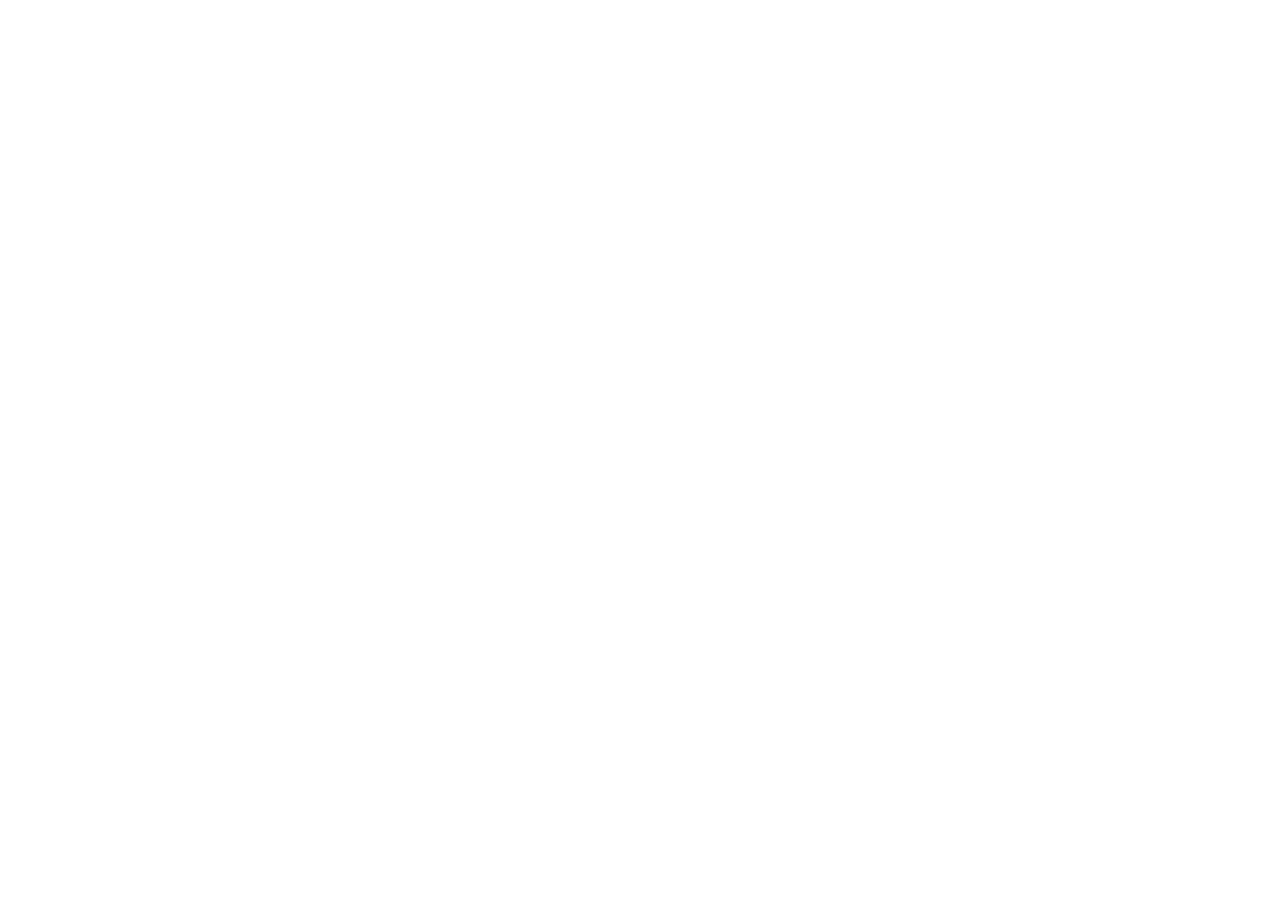
==== hw-2.3/index.html @ bdb004ff "Обновление из VS Code" ====
<!DOCTYPE html>
<html lang="en">
<head>
    <meta charset="UTF-8">
    <meta name="viewport" content="width=device-width, initial-scale=1.0">
    <script src="hw-3.js"></script>
    <title>2.3 Условное ветвление</title>
</head>
<body>
    
</body>
</html>
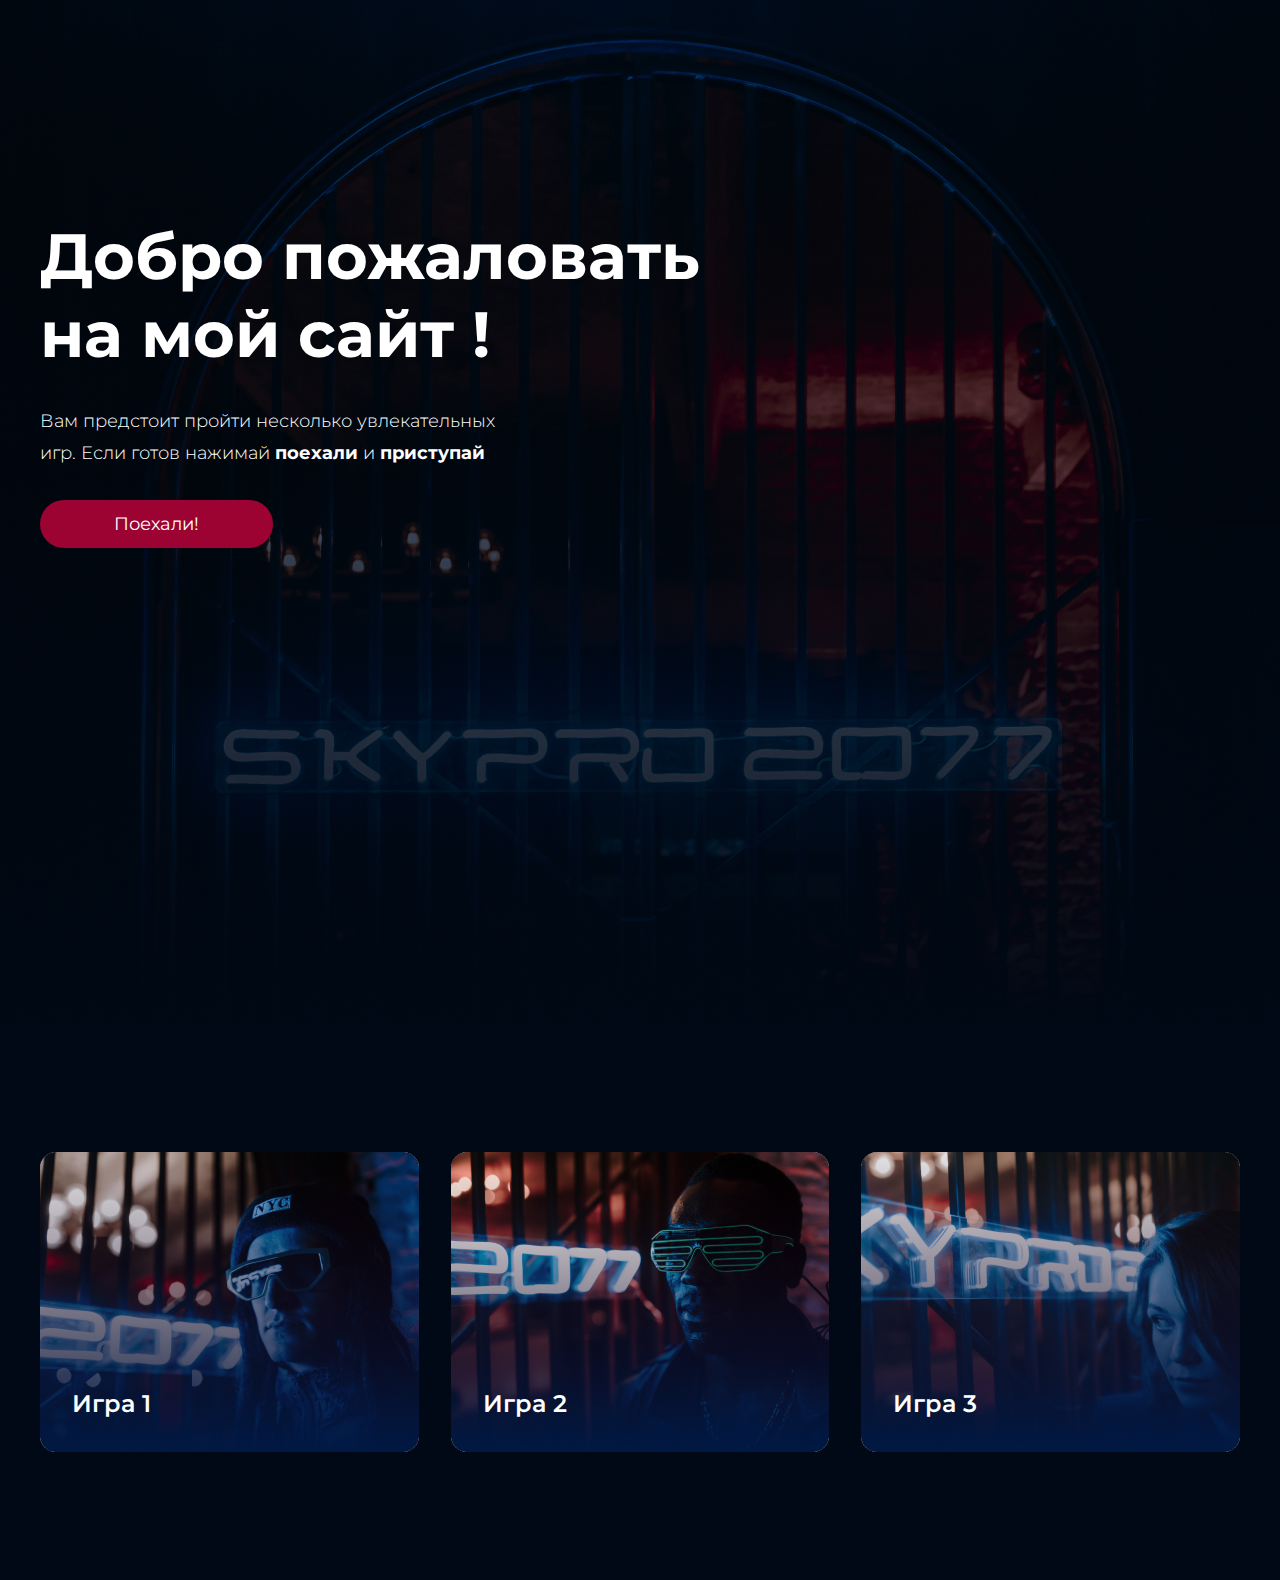
==== commit 998d54c6: "Добавлено 6 задание." ====
--- a/hw-2.3/index.html
+++ b/hw-2.3/index.html
@@ -1,12 +1,75 @@
 <!DOCTYPE html>
 <html lang="en">
+
 <head>
     <meta charset="UTF-8">
     <meta name="viewport" content="width=device-width, initial-scale=1.0">
-    <script src="hw-3.js"></script>
-    <title>2.3 Условное ветвление</title>
+    <link rel="stylesheet" href="style.css">
+    <link rel="preconnect" href="https://fonts.googleapis.com">
+    <link rel="preconnect" href="https://fonts.gstatic.com" crossorigin>
+    <link
+        href="https://fonts.googleapis.com/css2?family=Lato:wght@400;700&family=Montserrat:wght@300;400;600;700&family=Roboto:wght@300;400;500;700&display=swap"
+        rel="stylesheet">
+    <title>Базовый JS</title>
 </head>
+
 <body>
-    
+    <div class="top">
+
+        <header class="header center">
+            <div class="header__box">
+                <div class="header__content">
+                    <p class="header__uptext">Добро пожаловать</p>
+                    <p class="header__uptext">на мой сайт !</p>
+                    <p class="header__midtext">Вам предстоит пройти несколько увлекательных
+                        игр. Если готов нажимай
+                        <span class="header__midtext-bold">поехали</span> и <span
+                            class="header__midtext-bold">приступай</span>
+                    </p>
+                </div>
+                <div class="header__button-mob">
+                    <a href="#" class="header__button header__button-text cursor">
+                        Поехали!
+                    </a>
+                </div>
+            </div>
+        </header>
+
+        <div class="center">
+            <div class="sectionup__content">
+                <a href="#" class="sectionup__img-left">
+                    <p class="sectionup__img-text">Игра 1</p>
+                </a>
+                <a href="#" class="sectionup__img-center">
+                    <p class="sectionup__img-text">Игра 2</p>
+                </a>
+                <a href="#" class="sectionup__img-right">
+                    <p class="sectionup__img-text">Игра 3</p>
+                </a>
+            </div>
+        </div>
+        <!--         <div class="center">
+            <div class="sectioncenter">
+                <div class="sectioncenter__left">
+                    <p class="sectioncenter__uptext">Времена года</p>
+                    <p class="sectioncenter__uptext">на мой сайт !</p>
+                    <p class="sectioncenter__midtext">Вам предстоит пройти несколько увлекательных
+                        игр. Если готов нажимай
+                        <span class="sectioncenter__midtext-bold">поехали</span> и <span
+                            class="sectioncenter__midtext-bold">приступай</span>
+                    </p>
+                    <a href="#" class="sectioncenter__button sectioncenter__button-text">
+                        Поехали!
+                    </a>
+                </div>
+
+                </div>
+                <div class="sectioncenter__right">
+
+                </div>
+            </div> -->
+    </div>
+    </div>
 </body>
+
 </html>--- a/hw-2.3/style.css
+++ b/hw-2.3/style.css
@@ -0,0 +1,242 @@
+* {
+  margin: 0;
+  padding: 0;
+}
+
+body {
+  font-family: "Montserrat", sans-serif;
+  background: #000915;
+}
+
+.center {
+  padding-left: calc(50% - 600px);
+  padding-right: calc(50% - 600px);
+}
+
+.header {
+  height: 1024px;
+  background: linear-gradient(180deg, rgba(0, 0, 0, 0) -7.35%, #000915 100%), url(<path-to-image>), lightgray 50%/cover no-repeat;
+  background-image: url(img/header_background.jpg);
+  /* background-repeat: no-repeat; */
+  background-position: center;
+  background-size: cover;
+}
+.header__box {
+  padding-top: 217px;
+}
+.header__uptext {
+  font-size: 64px;
+  font-style: normal;
+  font-weight: 700;
+  line-height: normal;
+  color: #fff;
+  max-width: 789px;
+}
+.header__midtext {
+  max-width: 481px;
+  font-size: 18px;
+  font-style: normal;
+  font-weight: 300;
+  line-height: 32px;
+  color: #fff;
+  margin-top: 32px;
+  margin-bottom: 44px;
+}
+.header__midtext-bold {
+  color: #fff;
+  font-size: 18px;
+  font-style: normal;
+  font-weight: 700;
+  line-height: 32px;
+}
+.header__button {
+  border-radius: 30px;
+  background: #9C0332;
+  text-decoration: none;
+  padding-bottom: 493px;
+  cursor: url("img/clarity_cursor-hand-line.svg"), auto;
+}
+.header__button-text {
+  padding-top: 13px;
+  padding-bottom: 13px;
+  padding-left: 74px;
+  padding-right: 74px;
+  color: #fff;
+  font-size: 18px;
+  font-style: normal;
+  font-weight: 400;
+  line-height: normal;
+}
+.header__button:hover {
+  background: #EB443F;
+}
+
+.sectionup__content {
+  display: flex;
+  -moz-column-gap: 32px;
+       column-gap: 32px;
+  margin-top: 128px;
+  margin-bottom: 128px;
+  row-gap: 32px;
+}
+.sectionup__img {
+  border-radius: 16px;
+  background: linear-gradient(180deg, rgba(39, 1, 15, 0) 0%, #001944 100%), url(<path-to-image>), lightgray 50%;
+  background-repeat: no-repeat;
+}
+.sectionup__img-left {
+  background-image: url(img/photo_left.jpg);
+  border-radius: 16px;
+  width: 379px;
+  height: 300px;
+  text-decoration: none;
+  transition: 100ms;
+}
+.sectionup__img-left:hover {
+  border: 3px solid #44D2FF;
+  transform: scale(1.01);
+}
+.sectionup__img-center {
+  background-image: url(img/photo_center.jpg);
+  border-radius: 16px;
+  width: 379px;
+  height: 300px;
+  text-decoration: none;
+  transition: 100ms;
+}
+.sectionup__img-center:hover {
+  border: 3px solid #44D2FF;
+  transform: scale(1.01);
+}
+.sectionup__img-right {
+  background-image: url(img/photo_right.jpg);
+  border-radius: 16px;
+  width: 379px;
+  height: 300px;
+  text-decoration: none;
+  transition: 100ms;
+}
+.sectionup__img-right:hover {
+  border: 3px solid #44D2FF;
+  transform: scale(1.01);
+}
+.sectionup__img-text {
+  font-size: 24px;
+  font-style: normal;
+  font-weight: 600;
+  line-height: 32pX;
+  color: #fff;
+  padding-left: 32px;
+  padding-bottom: 32px;
+  padding-top: 236px;
+}
+
+/* 
+.sectioncenter {
+    &__uptext {
+        font-size: 48px;
+        font-style: normal;
+        font-weight: 700;
+        line-height: normal;
+        color: $font-color-white;
+        max-width: 789px;
+    }
+
+    &__midtext {
+        max-width: 481px;
+        font-size: 18px;
+        font-style: normal;
+        font-weight: 300;
+        line-height: 32px;
+
+        color: $font-color-white;
+        margin-top: 32px;
+        margin-bottom: 44px;
+
+        &-bold {
+            color: $font-color-white;
+            font-size: 18px;
+            font-style: normal;
+            font-weight: 700;
+            line-height: 32px;
+        }
+    }
+
+    &__button {
+        border-radius: 30px;
+        background: #9C0332;
+        text-decoration: none;
+
+        &-text {
+            padding-top: 13px;
+            padding-bottom: 13px;
+            padding-left: 74px;
+            padding-right: 74px;
+            color: $font-color-white;
+            font-size: 18px;
+            font-style: normal;
+            font-weight: 400;
+            line-height: normal;
+
+        }
+    }
+} */
+@media (max-width: 1024px) {
+  .center {
+    padding-left: calc(50% - 393px);
+    padding-right: calc(50% - 393px);
+  }
+  .sectionup__content {
+    display: flex;
+    row-gap: 32px;
+    flex-direction: row;
+    flex-wrap: wrap;
+  }
+  /*     .top {
+          padding-left: 60px;
+          padding-right: 60px;
+      } */
+}
+@media (max-width: 767px) {
+  .center {
+    padding-left: 16px;
+    padding-right: 16px;
+  }
+  .header {
+    align-items: center;
+  }
+  .header__content {
+    word-break: break-all;
+    text-align: center;
+  }
+  .header__uptext {
+    font-size: 32px;
+    font-style: normal;
+    font-weight: 700;
+    line-height: normal;
+  }
+  .header__midtext {
+    font-size: 14px;
+    font-style: normal;
+    font-weight: 300;
+    line-height: 22px;
+    /* 157.143% */
+  }
+  .header__midtext-bold {
+    font-size: 14px;
+    font-style: normal;
+    font-weight: 700;
+    line-height: 22px;
+  }
+  .header__button-mob {
+    display: flex;
+    justify-content: center;
+  }
+  .sectionup {
+    display: flex;
+  }
+  .sectionup__content {
+    display: flex;
+    justify-content: center;
+  }
+}/*# sourceMappingURL=style.css.map */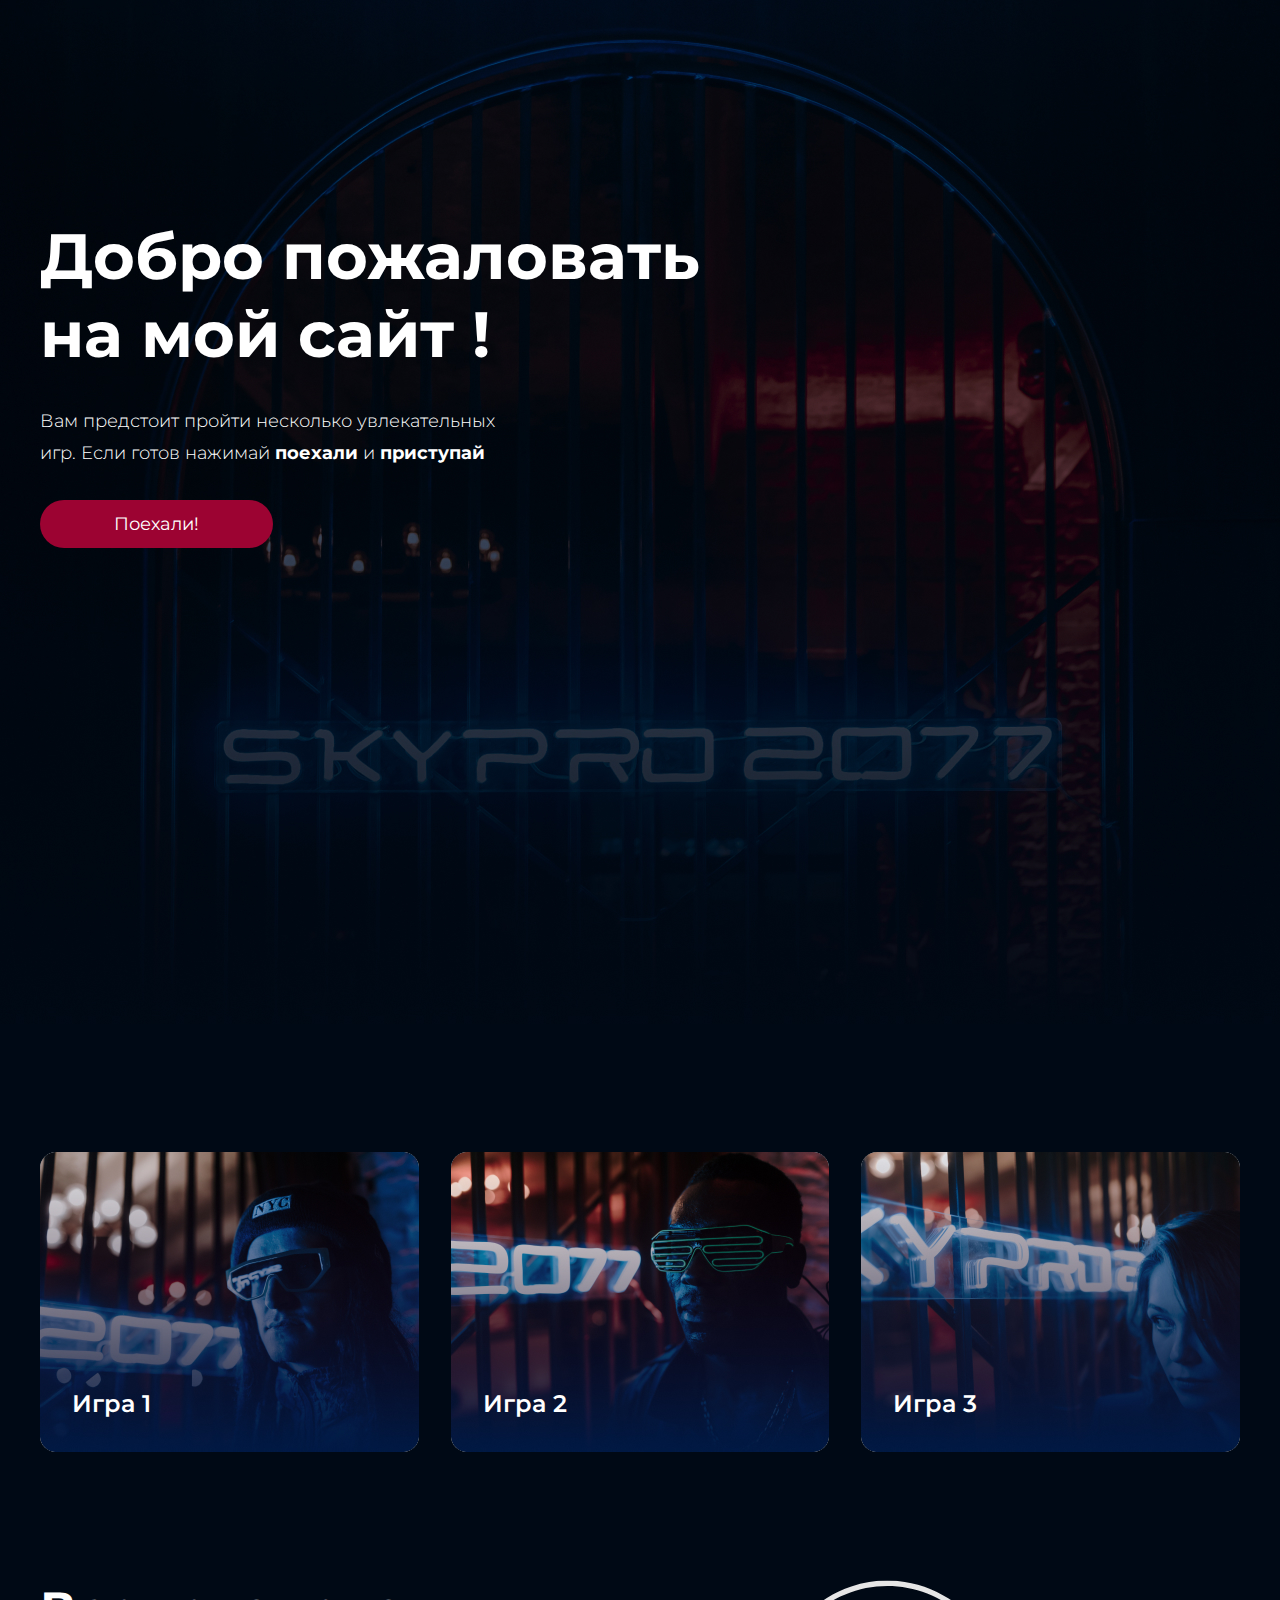
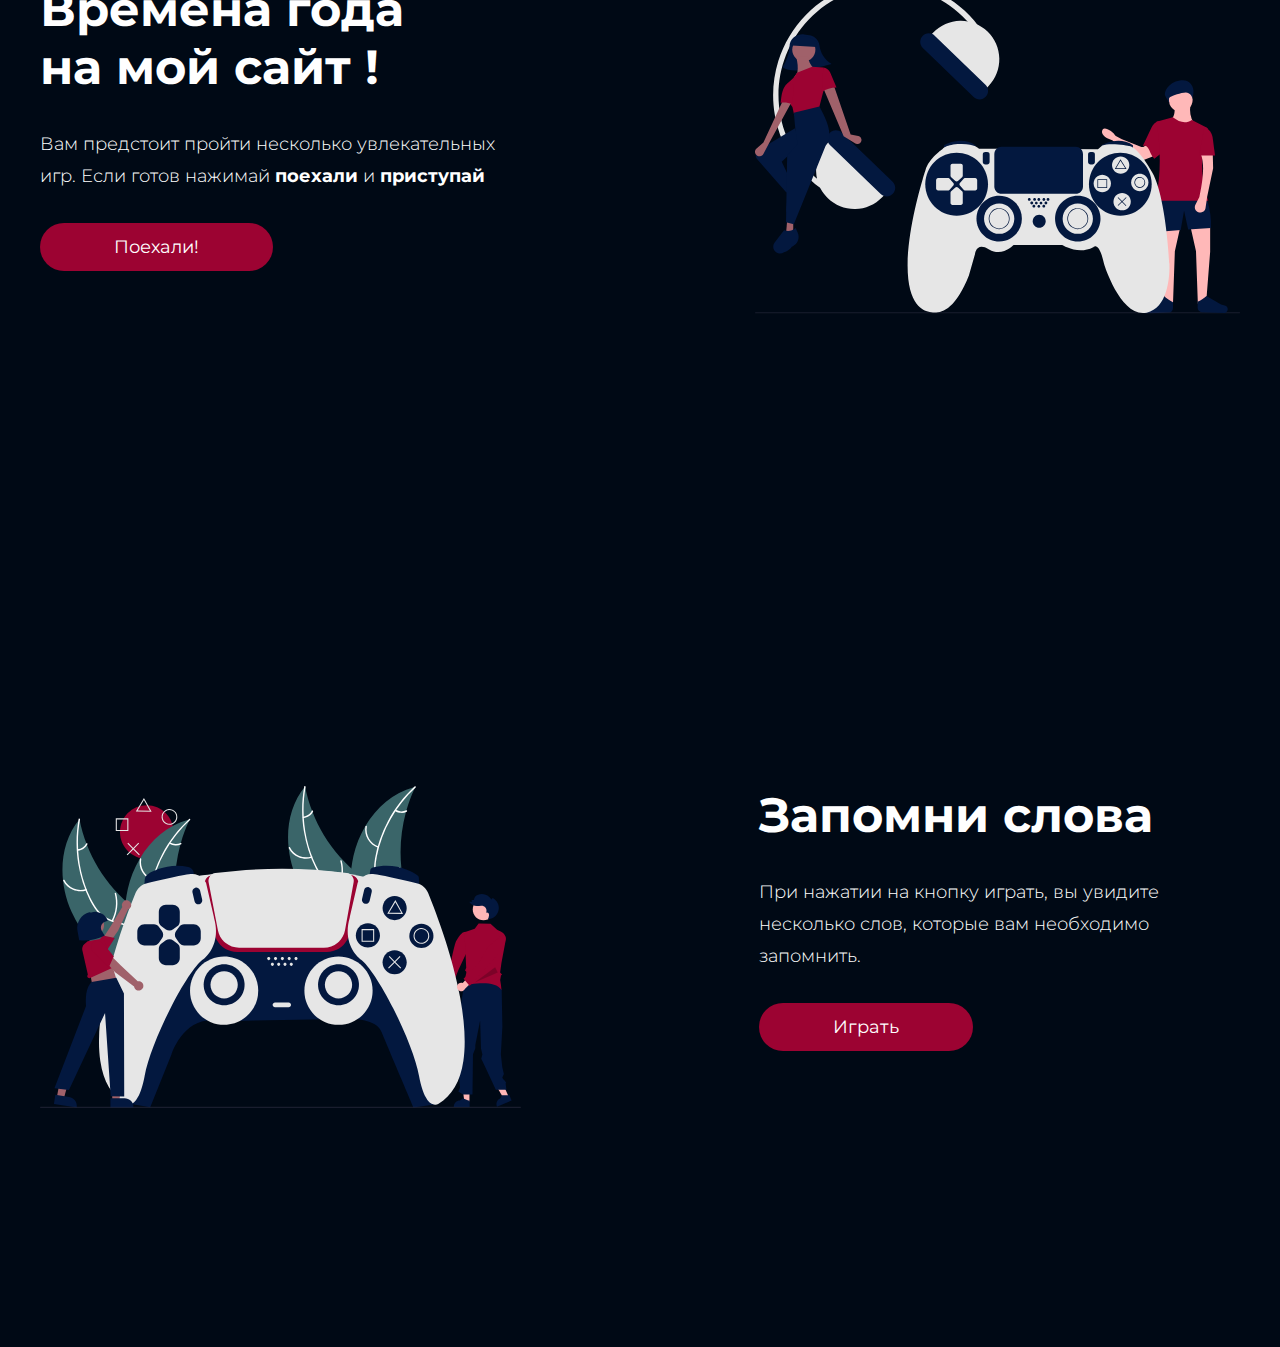
==== commit fdc714b8: "Доработка верстки задания 6. добавлены 2 нижние секции с адптивом." ====
--- a/hw-2.3/index.html
+++ b/hw-2.3/index.html
@@ -48,7 +48,7 @@
                 </a>
             </div>
         </div>
-        <!--         <div class="center">
+        <div class="content__box center">
             <div class="sectioncenter">
                 <div class="sectioncenter__left">
                     <p class="sectioncenter__uptext">Времена года</p>
@@ -62,12 +62,24 @@
                         Поехали!
                     </a>
                 </div>
-
+            </div>
+            <img class="sectioncenter__right" src="img/undraw_video_game_night_8h8m 1.svg" alt="">
+        </div>
+        <div class="downcontent__box center">
+            <img class="sectioncenter__leftimg" src="img/undraw_gaming_re_cma2 1.svg" alt="">
+            <div class="sectioncenter">
+                <div class="sectioncenter__right">
+                    <p class="sectioncenter__uptext">Запомни слова</p>
+                    <p class="sectioncenter__midtext">При нажатии на кнопку играть, вы увидите несколько слов, которые
+                        вам необходимо запомнить.
+                    </p>
+                    <a href="#" class="sectioncenter__button sectioncenter__button-text">
+                        Играть
+                    </a>
                 </div>
-                <div class="sectioncenter__right">
-
-                </div>
-            </div> -->
+            </div>
+            
+        </div>
     </div>
     </div>
 </body>
--- a/hw-2.3/style.css
+++ b/hw-2.3/style.css
@@ -131,56 +131,70 @@
   padding-top: 236px;
 }
 
-/* 
-.sectioncenter {
-    &__uptext {
-        font-size: 48px;
-        font-style: normal;
-        font-weight: 700;
-        line-height: normal;
-        color: $font-color-white;
-        max-width: 789px;
-    }
-
-    &__midtext {
-        max-width: 481px;
-        font-size: 18px;
-        font-style: normal;
-        font-weight: 300;
-        line-height: 32px;
-
-        color: $font-color-white;
-        margin-top: 32px;
-        margin-bottom: 44px;
-
-        &-bold {
-            color: $font-color-white;
-            font-size: 18px;
-            font-style: normal;
-            font-weight: 700;
-            line-height: 32px;
-        }
-    }
-
-    &__button {
-        border-radius: 30px;
-        background: #9C0332;
-        text-decoration: none;
-
-        &-text {
-            padding-top: 13px;
-            padding-bottom: 13px;
-            padding-left: 74px;
-            padding-right: 74px;
-            color: $font-color-white;
-            font-size: 18px;
-            font-style: normal;
-            font-weight: 400;
-            line-height: normal;
-
-        }
-    }
-} */
+.sectioncenter__uptext {
+  font-size: 48px;
+  font-style: normal;
+  font-weight: 700;
+  line-height: normal;
+  color: #fff;
+  max-width: 789px;
+}
+.sectioncenter__midtext {
+  max-width: 481px;
+  font-size: 18px;
+  font-style: normal;
+  font-weight: 300;
+  line-height: 32px;
+  color: #fff;
+  margin-top: 32px;
+  margin-bottom: 44px;
+}
+.sectioncenter__midtext-bold {
+  color: #fff;
+  font-size: 18px;
+  font-style: normal;
+  font-weight: 700;
+  line-height: 32px;
+}
+.sectioncenter__button {
+  border-radius: 30px;
+  background: #9C0332;
+  text-decoration: none;
+  cursor: url("img/clarity_cursor-hand-line.svg"), auto;
+}
+.sectioncenter__button:hover {
+  background: #EB443F;
+}
+.sectioncenter__button-text {
+  padding-top: 13px;
+  padding-bottom: 13px;
+  padding-left: 74px;
+  padding-right: 74px;
+  color: #fff;
+  font-size: 18px;
+  font-style: normal;
+  font-weight: 400;
+  line-height: normal;
+}
+
+.content__box {
+  display: flex;
+  flex-direction: row;
+  flex-wrap: wrap;
+  justify-content: space-between;
+  padding-bottom: 233px;
+}
+
+.downcontent__box {
+  display: flex;
+  flex-direction: row;
+  flex-wrap: wrap;
+  justify-content: space-between;
+  align-content: space-around;
+  padding-top: 239px;
+  padding-bottom: 239px;
+}
+
 @media (max-width: 1024px) {
   .center {
     padding-left: calc(50% - 393px);
@@ -202,9 +216,6 @@
     padding-left: 16px;
     padding-right: 16px;
   }
-  .header {
-    align-items: center;
-  }
   .header__content {
     word-break: break-all;
     text-align: center;
@@ -239,4 +250,53 @@
     display: flex;
     justify-content: center;
   }
+  .sectioncenter {
+    padding-bottom: 64px;
+  }
+  .sectioncenter__right {
+    width: 344px;
+  }
+  .sectioncenter__leftimg {
+    width: 344px;
+  }
+  .sectioncenter__uptext {
+    font-size: 32px;
+    font-style: normal;
+    font-weight: 700;
+    line-height: normal;
+    word-break: break-all;
+    text-align: center;
+  }
+  .sectioncenter__midtext {
+    font-size: 14px;
+    font-style: normal;
+    font-weight: 300;
+    line-height: 22px;
+    word-break: break-all;
+    text-align: center;
+    /* 157.143% */
+  }
+  .sectioncenter__midtext-bold {
+    font-size: 14px;
+    font-style: normal;
+    font-weight: 700;
+    line-height: 22px;
+    word-break: break-all;
+    text-align: center;
+  }
+  .sectioncenter__button {
+    display: flex;
+    justify-content: center;
+  }
+  .content__box {
+    display: flex;
+    justify-content: center;
+    padding-bottom: 0;
+  }
+  .downcontent__box {
+    display: flex;
+    justify-content: center;
+    padding-top: 85px;
+    flex-direction: column-reverse;
+  }
 }/*# sourceMappingURL=style.css.map */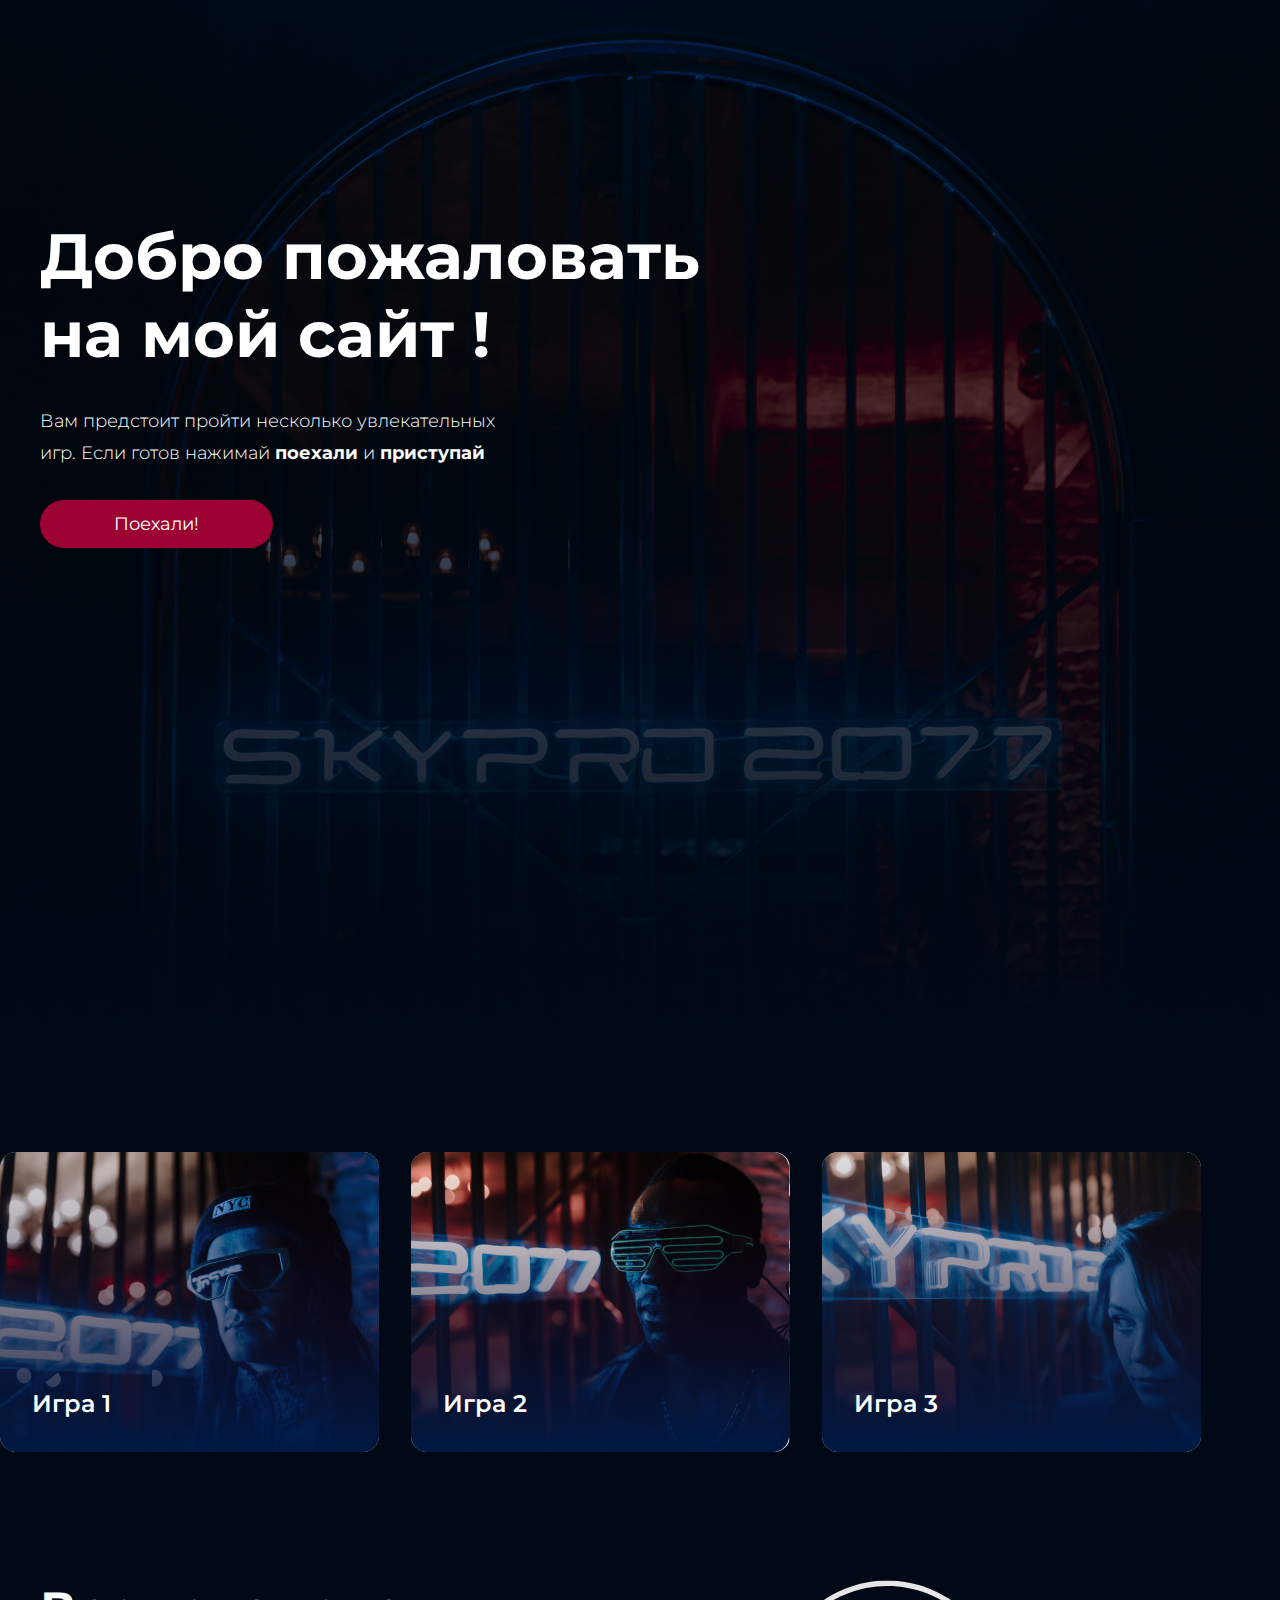
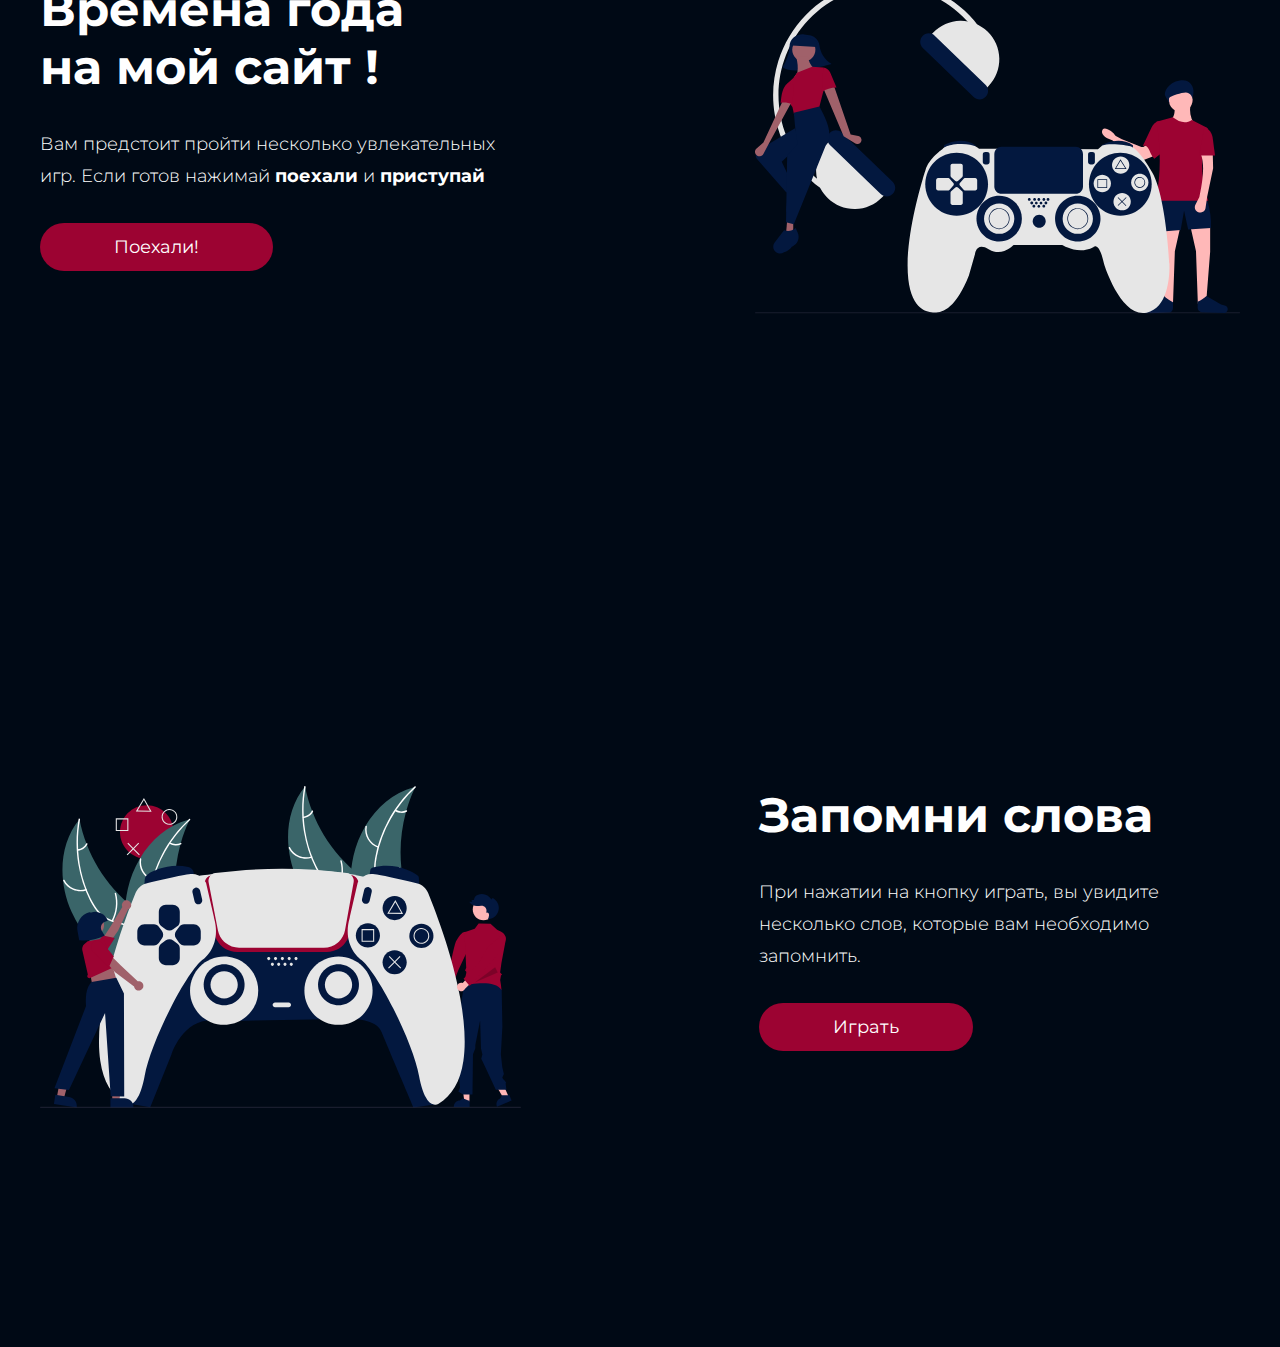
==== commit d89bcf7a: "6 задание. Доработана ширина кнопок" ====
--- a/hw-2.3/index.html
+++ b/hw-2.3/index.html
@@ -28,14 +28,14 @@
                     </p>
                 </div>
                 <div class="header__button-mob">
-                    <a href="#" class="header__button header__button-text cursor">
+                    <a href="#" class="header__button header__button-text">
                         Поехали!
                     </a>
                 </div>
             </div>
         </header>
 
-        <div class="center">
+        <div class="">
             <div class="sectionup__content">
                 <a href="#" class="sectionup__img-left">
                     <p class="sectionup__img-text">Игра 1</p>
@@ -58,6 +58,8 @@
                         <span class="sectioncenter__midtext-bold">поехали</span> и <span
                             class="sectioncenter__midtext-bold">приступай</span>
                     </p>
+                </div>
+                <div class="header__button-mob">
                     <a href="#" class="sectioncenter__button sectioncenter__button-text">
                         Поехали!
                     </a>
@@ -73,12 +75,14 @@
                     <p class="sectioncenter__midtext">При нажатии на кнопку играть, вы увидите несколько слов, которые
                         вам необходимо запомнить.
                     </p>
+                </div>
+                <div class="header__button-mob">
                     <a href="#" class="sectioncenter__button sectioncenter__button-text">
                         Играть
                     </a>
                 </div>
             </div>
-            
+
         </div>
     </div>
     </div>
--- a/hw-2.3/style.css
+++ b/hw-2.3/style.css
@@ -287,6 +287,8 @@
   .sectioncenter__button {
     display: flex;
     justify-content: center;
+    /* margin-left: 70px;
+    margin-right: 70px; */
   }
   .content__box {
     display: flex;
